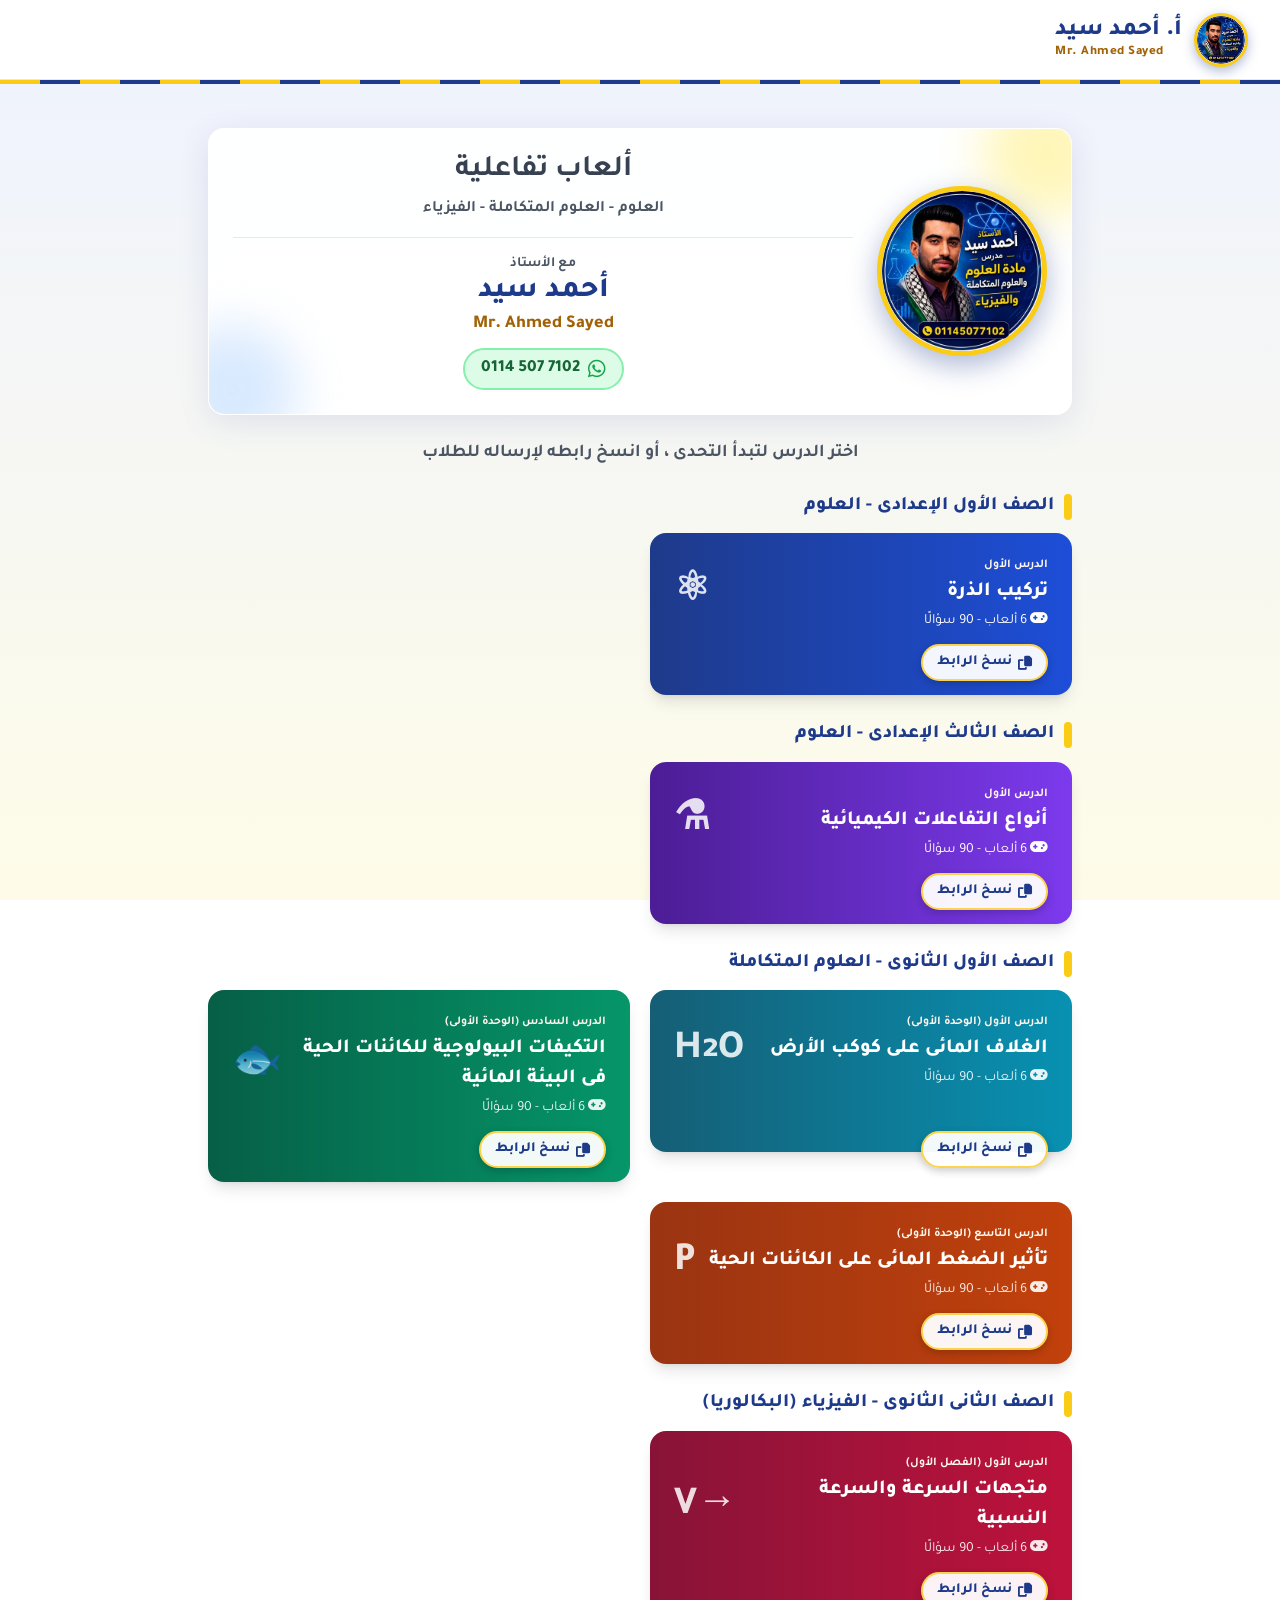
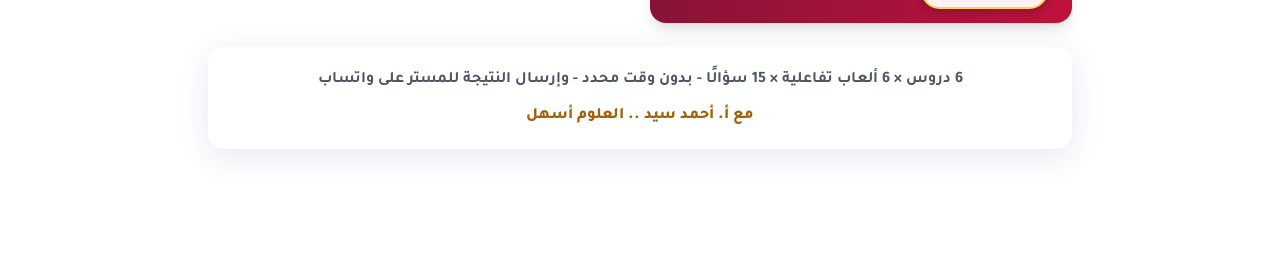
==== index.html @ fd51cdbd "Add files via upload" ====
<!DOCTYPE html>
<html lang="ar" dir="rtl">
<head>
    <meta charset="UTF-8">
    <meta name="viewport" content="width=device-width, initial-scale=1.0, maximum-scale=1.0, user-scalable=no">
    <title>أ. أحمد سيد - العلوم والفيزياء</title>
    <link rel="stylesheet" href="assets/tailwind.css">
    <link rel="stylesheet" href="assets/fontawesome/css/all.min.css">
    <link rel="stylesheet" href="assets/style.css">
    <script src="assets/common.js"></script>
</head>
<body class="text-gray-800 min-h-screen pb-24 relative">

    <header class="fixed top-0 w-full bg-white/95 backdrop-blur-md shadow-sm z-40 h-20 flex items-center px-4 md:px-8 border-b border-blue-100">
        <div class="flex items-center gap-3"><img class="logo-img" src="img/logo-sm.jpg" alt="أ. أحمد سيد"><h1 class="font-extrabold text-blue-900 text-lg md:text-2xl brand-name">أ. أحمد سيد<small dir="ltr">Mr. Ahmed Sayed</small></h1></div>
    </header>
    <div class="fixed top-20 w-full z-40 brand-strip"></div>

    <div class="max-w-4xl mx-auto p-4 relative pt-28">
        <div class="space-y-6">
            <div class="glass-panel rounded-2xl p-6 shadow-lg relative overflow-hidden flex flex-col md:flex-row items-center gap-6 mt-4">
                <div class="absolute -top-10 -right-10 w-32 h-32 bg-yellow-200 rounded-full opacity-60 blur-xl"></div>
                <div class="absolute -bottom-10 -left-10 w-32 h-32 bg-blue-200 rounded-full opacity-60 blur-xl"></div>
                <img class="hero-logo z-10" src="img/logo.jpg" alt="أ. أحمد سيد">
                <div class="w-full text-center z-10 flex flex-col justify-center">
                    <h2 class="text-2xl md:text-3xl font-bold text-gray-700 mb-2">ألعاب تفاعلية</h2>
                    <p class="text-gray-500 font-bold">العلوم - العلوم المتكاملة - الفيزياء</p>
                    <div class="mt-4 border-t border-blue-100 pt-4">
                        <p class="text-sm text-gray-500 font-bold">مع الأستاذ</p>
                        <p class="text-3xl font-extrabold text-blue-900">أحمد سيد</p>
                        <p class="text-lg font-extrabold text-yellow-600" dir="ltr">Mr. Ahmed Sayed</p>
                        <a class="phone-pill" href="https://wa.me/201145077102" target="_blank" rel="noopener"><i class="fa-brands fa-whatsapp"></i> <span dir="ltr">0114 507 7102</span></a>
                    </div>
                </div>
            </div>

            <h3 class="text-center font-bold text-gray-600 mt-8 mb-2 text-lg">اختر الدرس لتبدأ التحدى ، أو انسخ رابطه لإرساله للطلاب</h3>

            <div id="lessons"></div>

            <div class="glass-panel rounded-2xl p-5 text-center mt-8">
                <p class="font-bold text-gray-600" id="summary"></p>
                <p class="mt-3 text-yellow-600 font-extrabold">مع أ. أحمد سيد .. العلوم أسهل</p>
            </div>
        </div>
    </div>

    <div id="toast" class="copy-toast"></div>
    <script>
        // رابط الموقع بعد الرفع على GitHub Pages
        const SITE_URL = 'https://darsfele3ba4-debug.github.io/ahmedsayed/';
        function lessonUrl(id) {
            const base = /^https?:$/.test(location.protocol) ? location.href.replace(/[^\/]*([?#].*)?$/, '') : SITE_URL;
            return base + 'game.html?l=' + id;
        }
        function copyText(t) {
            if (navigator.clipboard && window.isSecureContext) return navigator.clipboard.writeText(t);
            return new Promise((res, rej) => {
                const ta = document.createElement('textarea'); ta.value = t; ta.style.position = 'fixed'; ta.style.opacity = '0';
                document.body.appendChild(ta); ta.select();
                try { document.execCommand('copy') ? res() : rej(); } catch (e) { rej(e); } finally { ta.remove(); }
            });
        }
        function showToast(msg, ok) {
            const t = document.getElementById('toast'); t.innerHTML = msg;
            t.className = 'copy-toast show ' + (ok ? 'ok' : 'no');
            clearTimeout(t._h); t._h = setTimeout(() => t.className = 'copy-toast', 2200);
        }
        function copyLesson(ev, id, btn) {
            ev.preventDefault(); ev.stopPropagation();
            const url = lessonUrl(id);
            copyText(url).then(() => {
                showToast('<i class="fa-solid fa-circle-check"></i> تم نسخ رابط ' + LESSONS[id].title, true);
                btn.innerHTML = '<i class="fa-solid fa-check"></i> تم النسخ'; btn.classList.add('done');
                setTimeout(() => { btn.innerHTML = '<i class="fa-solid fa-copy"></i> نسخ الرابط'; btn.classList.remove('done'); }, 2000);
            }).catch(() => { prompt('انسخ الرابط:', url); });
        }

        const box = document.getElementById('lessons');
        const ids = Object.keys(LESSONS);
        const grades = [...new Set(ids.map(id => LESSONS[id].grade))];
        grades.forEach(g => {
            const cards = ids.filter(id => LESSONS[id].grade === g).map(id => {
                const L = LESSONS[id];
                return `
                <div class="lesson-wrap">
                    <a href="game.html?l=${id}" class="btn-bounce bg-gradient-to-l ${L.color} text-white p-6 pb-16 rounded-2xl shadow-lg flex items-center justify-between gap-3 min-h-[150px] hover:shadow-2xl">
                        <div class="text-right">
                            <p class="text-xs font-bold text-white/80 mb-1">${L.order}</p>
                            <h4 class="font-extrabold text-xl mb-1">${L.title}</h4>
                            <p class="text-sm text-white/90"><i class="fa-solid fa-gamepad"></i> ${L.games.length} ألعاب - ${L.games.length * 15} سؤالًا</p>
                        </div>
                        <span class="icon-text">${L.iconText}</span>
                    </a>
                    <button class="copy-btn" onclick="copyLesson(event, '${id}', this)" title="${lessonUrl(id)}"><i class="fa-solid fa-copy"></i> نسخ الرابط</button>
                </div>`;
            }).join('');
            box.insertAdjacentHTML('beforeend', `<h3 class="grade-head">${g}</h3><div class="grid grid-cols-1 sm:grid-cols-2 gap-5">${cards}</div>`);
        });
        document.getElementById('summary').innerText = ids.length + ' دروس × 6 ألعاب تفاعلية × 15 سؤالًا - بدون وقت محدد - وإرسال النتيجة للمستر على واتساب';
    </script>
</body>
</html>
---- assets/style.css ----
@import url('https://fonts.googleapis.com/css2?family=Tajawal:wght@400;700;800&display=swap');
body { font-family: 'Tajawal', sans-serif; background: linear-gradient(180deg,#eef2ff 0%,#fefce8 100%); background-attachment: fixed; user-select: none; overflow-x: hidden; }
.glass-panel { background: rgba(255,255,255,0.93); backdrop-filter: blur(10px); border: 1px solid rgba(255,255,255,0.3); box-shadow: 0 8px 32px 0 rgba(31,38,135,0.10); }
.btn-bounce { transition: transform 0.2s; }
.btn-bounce:active { transform: scale(0.95); }
.brand-strip { background: repeating-linear-gradient(90deg,#facc15 0 40px,#1e3a8a 40px 80px); height: 4px; }

/* رياضيات */
.m { unicode-bidi: isolate; direction: ltr; }
.frac { display: inline-flex; flex-direction: column; vertical-align: middle; text-align: center; line-height: 1.1; margin: 0 2px; font-size: 0.9em; }
.frac .num { border-bottom: 2px solid currentColor; padding: 0 3px; }
.frac .den { padding: 0 3px; }
.q-img { max-height: 260px; max-width: 100%; margin: 0 auto 1rem; border-radius: 12px; border: 2px solid #e0e7ff; background: #fff; object-fit: contain; }
.q-img-sm { max-height: 150px; max-width: 100%; margin: 8px auto 0; border-radius: 10px; background: #fff; object-fit: contain; }

/* التوصيل */
.match-item { transition: all 0.3s; }
.match-item.selected { background-color: #fef08a; border-color: #eab308; transform: scale(1.05); }
.match-item.matched { background-color: #86efac; border-color: #22c55e; opacity: 0.7; pointer-events: none; }
.match-item.error { background-color: #fca5a5; border-color: #ef4444; animation: shake 0.5s; }

/* الفقاعات */
.game-bubble {
    border-radius: 50%;
    background: radial-gradient(circle at 30% 30%, rgba(255,255,255,0.95), rgba(191,219,254,0.8) 60%, rgba(59,130,246,0.45));
    box-shadow: inset 0 0 15px rgba(255,255,255,0.8), 0 4px 10px rgba(0,0,0,0.15);
    border: 1px solid rgba(255,255,255,0.6);
    color: #1e3a8a; text-shadow: 0 1px 2px rgba(255,255,255,0.8);
}
.horizontal-target { background-color: white; border: 4px solid; box-shadow: 0 10px 15px -3px rgba(0,0,0,0.2); }

/* حركة مستمرة بلا وقت محدد: تتكرر حتى يجيب الطالب */
@keyframes fallDown { from { top: -140px; } to { top: 105%; } }
@keyframes moveRight { from { left: -140px; } to { left: 105%; } }
@keyframes moveLeft { from { left: 105%; } to { left: -140px; } }
.anim-fall { animation: fallDown 16s linear infinite; }
.anim-right { animation: moveRight 15s linear infinite; }
.anim-left { animation: moveLeft 15s linear infinite; }

@keyframes shake { 0%,100% {transform: translateX(0);} 25% {transform: translateX(-5px);} 75% {transform: translateX(5px);} }
.popup-anim { animation: popIn 0.3s ease-out forwards; }
@keyframes popIn { 0% { opacity: 0; transform: scale(0.5); } 100% { opacity: 1; transform: scale(1); } }
.game-bubble .frac, .horizontal-target .frac { font-size: 1.3em; }
.game-bubble .m, .horizontal-target .m { white-space: normal; }

/* رموز الشعاع والمستقيم */
.geo { position: relative; display: inline-block; padding-top: 0.45em; line-height: 1.1; unicode-bidi: isolate; }
.geo::before { position: absolute; top: -0.15em; left: 0; right: 0; text-align: center; font-size: 0.8em; line-height: 1; letter-spacing: -2px; }
.ray::before { content: "⟶"; }
.gline::before { content: "⟷"; }

/* ===== عناصر مستر سيف محمد (بدون صور) ===== */
.brand-strip { background: repeating-linear-gradient(90deg,#f59e0b 0 40px,#1e3a8a 40px 80px); }
.logo-badge { width: 56px; height: 56px; border-radius: 16px; display: flex; align-items: center; justify-content: center;
  background: linear-gradient(135deg,#1e3a8a,#4f46e5); color: #fde68a; font-size: 26px; font-weight: 800; box-shadow: 0 4px 12px rgba(30,58,138,.3); border: 2px solid #fcd34d; flex-shrink: 0; }
.brand-name { line-height: 1.15; }
.brand-name small { display: block; font-size: 13px; color: #b45309; font-weight: 800; letter-spacing: .5px; }
.hero-art { position: relative; width: 100%; max-width: 300px; aspect-ratio: 1/1; border-radius: 20px; border: 4px solid #fbbf24;
  background: radial-gradient(circle at 30% 25%,#6366f1,#1e3a8a 70%); color: #fff; display: flex; flex-direction: column; align-items: center; justify-content: center; gap: 10px;
  box-shadow: 0 12px 30px rgba(30,58,138,.35); overflow: hidden; }
.hero-art .big { font-size: 64px; font-weight: 800; color: #fde68a; line-height: 1; }
.hero-art .eq { direction: ltr; font-size: 20px; font-weight: 800; background: rgba(255,255,255,.15); padding: 6px 14px; border-radius: 12px; }
.hero-art .eq b { color: #fde68a; }
.hero-art .tag { font-size: 14px; font-weight: 800; color: #c7d2fe; }
.hero-art::before, .hero-art::after { content: ""; position: absolute; border-radius: 50%; background: rgba(255,255,255,.08); }
.hero-art::before { width: 160px; height: 160px; top: -50px; left: -50px; }
.hero-art::after { width: 120px; height: 120px; bottom: -40px; right: -30px; }
@media (max-width: 767px) { .hero-art { max-width: 240px; } .hero-art .big { font-size: 52px; } }
.avatar-mini { width: 40px; height: 40px; border-radius: 50%; display: flex; align-items: center; justify-content: center; background: linear-gradient(135deg,#1e3a8a,#4f46e5); color: #fde68a; font-weight: 800; border: 2px solid #fbbf24; }
.lesson-num { width: 64px; height: 64px; border-radius: 14px; display: flex; flex-direction: column; align-items: center; justify-content: center; color: #fff; font-weight: 800; flex-shrink: 0; box-shadow: 0 4px 10px rgba(0,0,0,.15); }
.lesson-num span { font-size: 11px; opacity: .9; }
.lesson-num b { font-size: 24px; line-height: 1; }
.tips-box { background: #fffbeb; border: 2px dashed #fbbf24; border-radius: 16px; padding: 16px 18px; }
.tips-box h4 { color: #b45309; font-weight: 800; font-size: 18px; margin-bottom: 8px; }
.tips-box li { position: relative; padding-right: 22px; margin-bottom: 6px; font-weight: 700; color: #374151; line-height: 1.8; }
.tips-box li::before { content: "★"; position: absolute; right: 0; color: #f59e0b; }
.tips-box .m, .hero-art .eq { white-space: nowrap; }

/* ===== أ. أحمد زين العابدين ===== */
.brand-strip { background: repeating-linear-gradient(90deg,#0d9488 0 40px,#1e3a8a 40px 80px); }
.brand-name small { color: #0f766e; }
.logo-badge { width: 46px; height: 46px; font-size: 24px; background: linear-gradient(135deg,#1e3a8a,#0d9488); border-color: #5eead4; color: #fff; }

/* المعادلات: من اليمين لليسار كما فى الكتاب */
.eq { unicode-bidi: isolate; direction: rtl; white-space: nowrap; display: inline-block; }
.game-bubble .eq, .horizontal-target .eq, .match-item .eq { white-space: normal; }

/* رسم المستطيلات */
.bar-fig { max-width: 460px; margin: 4px auto 18px; padding: 30px 8px 0; }
.bar-row { display: flex; direction: ltr; height: 38px; border: 2px solid #374151; border-radius: 4px; overflow: visible; }
.bar-seg { position: relative; border-left: 2px solid #374151; min-width: 34px; }
.bar-seg:first-child { border-left: none; }
.bar-w { background: #fff; } .bar-g { background: #4ade80; } .bar-y { background: #fde047; }
.bar-k { background: repeating-conic-gradient(#1f2937 0 25%, #fff 0 50%) 0 0/10px 10px; }
.bar-lbl { position: absolute; bottom: 100%; left: 0; right: 0; text-align: center; font-size: 13px; font-weight: 800; color: #1e3a8a; white-space: nowrap; padding-bottom: 2px; border-bottom: 2px solid #94a3b8; margin: 0 2px 4px; }
.bar-total { margin-top: 6px; border-top: 2px solid #94a3b8; text-align: center; font-weight: 800; color: #374151; font-size: 14px; padding-top: 2px; }
.bar-sm { margin-bottom: 6px; padding-top: 26px; }
.game-bubble > span, .horizontal-target > span { font-size: 1.35em; }

/* ===== شد الحبل ===== */
.tug-arena { display: flex; align-items: center; gap: 6px; margin-bottom: 10px; }
.tug-team { display: flex; flex-direction: column; align-items: center; width: 74px; flex-shrink: 0; }
.tug-tag { font-size: 12px; font-weight: 800; padding: 2px 8px; border-radius: 999px; color: #fff; margin-bottom: 4px; white-space: nowrap; }
.tug-me .tug-tag { background: #2563eb; } .tug-op .tug-tag { background: #dc2626; }
.tug-men { display: flex; gap: 1px; font-size: 30px; line-height: 1; }
.tug-me .tug-men { color: #1d4ed8; transform: rotate(12deg); } .tug-op .tug-men { color: #b91c1c; transform: rotate(-12deg); }
.tug-me.pulling .tug-men { animation: pullR .6s ease-out; } .tug-op.pulling .tug-men { animation: pullL .6s ease-out; }
@keyframes pullR { 50% { transform: rotate(28deg) translateX(8px); } }
@keyframes pullL { 50% { transform: rotate(-28deg) translateX(-8px); } }
.tug-field { position: relative; flex: 1; height: 86px; border-radius: 14px; overflow: hidden; border: 2px solid #e5e7eb; }
.tug-zone { position: absolute; top: 0; bottom: 0; width: 50%; }
.tug-zone-me { right: 0; background: linear-gradient(90deg,#dbeafe,#bfdbfe); }
.tug-zone-op { left: 0; background: linear-gradient(90deg,#fecaca,#fee2e2); }
.tug-center { position: absolute; top: 0; bottom: 0; left: 50%; border-left: 3px dashed #6b7280; }
.tug-rope { position: absolute; top: 50%; left: -30%; width: 160%; height: 10px; margin-top: -5px; border-radius: 6px;
  background: repeating-linear-gradient(45deg,#a16207 0 6px,#ca8a04 6px 12px); box-shadow: 0 2px 4px rgba(0,0,0,.25); transition: transform .6s cubic-bezier(.3,1.6,.5,1); }
.tug-knot { position: absolute; left: 50%; top: 50%; transform: translate(-50%,-50%); width: 34px; height: 34px; border-radius: 50%; background: #fff; border: 3px solid #f59e0b;
  display: flex; align-items: center; justify-content: center; color: #dc2626; font-size: 15px; box-shadow: 0 3px 8px rgba(0,0,0,.25); }
.opt-right { background: #bbf7d0 !important; border-color: #22c55e !important; }
.opt-wrong { background: #fecaca !important; border-color: #ef4444 !important; }

/* ===== تسجيل الأهداف ===== */
.goal-pitch { position: relative; width: 100%; height: 360px; border-radius: 16px; overflow: hidden;
  background: repeating-linear-gradient(180deg,#16a34a 0 36px,#15803d 36px 72px); box-shadow: inset 0 0 30px rgba(0,0,0,.25); }
.goal-frame { position: absolute; top: 5%; left: 8%; right: 8%; height: 56%; border: 7px solid #fff; border-bottom: none; border-radius: 6px 6px 0 0; box-shadow: 0 4px 10px rgba(0,0,0,.25); }
.goal-net { position: absolute; inset: 0; background-image: linear-gradient(rgba(255,255,255,.35) 1px, transparent 1px), linear-gradient(90deg, rgba(255,255,255,.35) 1px, transparent 1px); background-size: 14px 14px; background-color: rgba(0,0,0,.12); }
.goal-pitch::after { content: ""; position: absolute; left: 22%; right: 22%; top: 61%; height: 22%; border: 3px solid rgba(255,255,255,.7); border-top: none; }
.goal-keeper { position: absolute; z-index: 3; font-size: 44px; color: #facc15; text-shadow: 0 3px 6px rgba(0,0,0,.4); transform: translate(-50%,-50%); pointer-events: none; }
.goal-ball { position: absolute; z-index: 4; font-size: 34px; color: #fff; background: #111; border-radius: 50%; line-height: 1; width: 36px; height: 36px; display: flex; align-items: center; justify-content: center;
  transform: translate(-50%,-50%); pointer-events: none; text-shadow: none; box-shadow: 0 4px 6px rgba(0,0,0,.35); }
.goal-target { position: absolute; z-index: 2; transform: translate(-50%,-50%); min-width: 92px; max-width: 150px; min-height: 58px; padding: 6px 10px; border-radius: 14px;
  background: rgba(255,255,255,.92); border: 3px solid #fde047; color: #14532d; font-weight: 800; font-size: 17px; box-shadow: 0 4px 10px rgba(0,0,0,.25); display: flex; align-items: center; justify-content: center; text-align: center; transition: transform .2s; }
.goal-target.long { font-size: 13px; }
.goal-target:active { transform: translate(-50%,-50%) scale(.94); }
.goal-target.hit { background: #bbf7d0; border-color: #22c55e; }
.goal-target.miss { background: #fecaca; border-color: #ef4444; }
.goal-flash { position: absolute; z-index: 5; left: 50%; top: 74%; transform: translate(-50%,-50%) scale(.3); opacity: 0; font-size: 28px; font-weight: 800; padding: 6px 18px; border-radius: 14px; color: #fff; white-space: nowrap; transition: all .3s; pointer-events: none; }
.goal-flash.show { opacity: 1; transform: translate(-50%,-50%) scale(1); }
.goal-flash.ok { background: #16a34a; border: 3px solid #fde047; } .goal-flash.no { background: #dc2626; border: 3px solid #fff; }
@media (max-width: 480px) { .goal-target { min-width: 78px; font-size: 15px; } .goal-target.long { font-size: 11px; max-width: 120px; } .goal-pitch { height: 330px; } }

/* ألوان إضافية غير موجودة فى ملف tailwind المضغوط */
.from-amber-500{--tw-gradient-from:#f59e0b var(--tw-gradient-from-position);--tw-gradient-to:rgba(245,158,11,0) var(--tw-gradient-to-position);--tw-gradient-stops:var(--tw-gradient-from),var(--tw-gradient-to)}
.from-emerald-500{--tw-gradient-from:#10b981 var(--tw-gradient-from-position);--tw-gradient-to:rgba(16,185,129,0) var(--tw-gradient-to-position);--tw-gradient-stops:var(--tw-gradient-from),var(--tw-gradient-to)}
.from-teal-500{--tw-gradient-from:#14b8a6 var(--tw-gradient-from-position);--tw-gradient-to:rgba(20,184,166,0) var(--tw-gradient-to-position);--tw-gradient-stops:var(--tw-gradient-from),var(--tw-gradient-to)}
.to-green-700{--tw-gradient-to:#15803d var(--tw-gradient-to-position)}
.to-emerald-700{--tw-gradient-to:#047857 var(--tw-gradient-to-position)}
.bg-amber-500{background-color:#f59e0b} .bg-amber-50{background-color:#fffbeb} .hover\:bg-amber-50:hover{background-color:#fffbeb}
.border-amber-300{border-color:#fcd34d} .border-amber-200{border-color:#fde68a} .text-amber-900{color:#78350f}
.bg-emerald-50{background-color:#ecfdf5} .border-emerald-200{border-color:#a7f3d0} .bg-emerald-600{background-color:#059669}
@media (max-width: 480px) { .nav-txt { display: none; } .brand-name { font-size: 16px; } .brand-name small { font-size: 11px; white-space: nowrap; } }

/* زر نسخ رابط الدرس */
.lesson-wrap { position: relative; }
.lesson-wrap > a { display: flex; }
.copy-btn { position: absolute; bottom: 14px; right: 24px; z-index: 2; background: rgba(255,255,255,.95); color: #1e3a8a; font-weight: 800; font-size: 14px;
  padding: 6px 14px; border-radius: 999px; box-shadow: 0 3px 8px rgba(0,0,0,.2); border: 2px solid #fcd34d; transition: transform .15s; display: flex; align-items: center; gap: 6px; }
.copy-btn:active { transform: scale(.94); }
.copy-btn.done { background: #dcfce7; color: #166534; border-color: #22c55e; }
.copy-toast { position: fixed; left: 50%; bottom: 24px; transform: translate(-50%, 30px); opacity: 0; z-index: 60; padding: 10px 20px; border-radius: 14px; color: #fff; font-weight: 800; transition: all .3s; pointer-events: none; white-space: nowrap; }
.copy-toast.show { opacity: 1; transform: translate(-50%, 0); }
.copy-toast.ok { background: #16a34a; } .copy-toast.no { background: #dc2626; }
.lesson-wrap > a { padding-bottom: 64px !important; min-height: 160px; }
.icon-text { font-size: 46px; font-weight: 800; opacity: .85; letter-spacing: 6px; line-height: 1; direction: ltr; }

/* ألوان الدرس الرابع */
.from-sky-500{--tw-gradient-from:#0ea5e9 var(--tw-gradient-from-position);--tw-gradient-to:rgba(14,165,233,0) var(--tw-gradient-to-position);--tw-gradient-stops:var(--tw-gradient-from),var(--tw-gradient-to)}
.to-indigo-600{--tw-gradient-to:#4f46e5 var(--tw-gradient-to-position)}

/* ===== من سيربح المليون ===== */
.mil-wrap { background: linear-gradient(165deg,#6d28d9 0%,#3730a3 45%,#1e3a8a 75%,#0f766e 100%); border-radius: 20px; padding: 12px 12px 18px; color: #fff; box-shadow: 0 12px 30px rgba(49,46,129,.4); }
.mil-ladder { display: flex; gap: 6px; overflow-x: auto; padding: 6px; background: rgba(15,10,60,.55); border-radius: 14px; scroll-behavior: smooth; scrollbar-width: none; }
.mil-ladder::-webkit-scrollbar { display: none; }
.mil-step { flex: 0 0 auto; display: flex; align-items: center; gap: 8px; padding: 6px 12px; border-radius: 10px; font-weight: 800; font-size: 13px; color: #c7d2fe; white-space: nowrap; }
.mil-step b { color: #fde68a; }
.mil-step.safe span { color: #fff; }
.mil-step.won { background: rgba(250,204,21,.18); color: #fde68a; }
.mil-step.next { background: linear-gradient(90deg,#facc15,#f59e0b); color: #3b0764; box-shadow: 0 0 12px rgba(250,204,21,.6); }
.mil-step.next b { color: #3b0764; }
.mil-title { text-align: center; font-size: 26px; font-weight: 800; margin: 14px 0 10px; color: #fde047; text-shadow: 0 3px 0 #a21caf, 0 6px 14px rgba(0,0,0,.35); }
.mil-title i { color: #fbbf24; }
.mil-bar { display: flex; justify-content: space-between; align-items: center; gap: 10px; margin-bottom: 12px; }
.mil-pill { background: rgba(255,255,255,.14); padding: 8px 16px; border-radius: 999px; font-weight: 800; font-size: 15px; }
.mil-prize { background: linear-gradient(90deg,#fde047,#facc15); color: #3b0764; padding: 8px 16px; border-radius: 999px; font-weight: 800; font-size: 16px; box-shadow: 0 4px 10px rgba(0,0,0,.25); }
.mil-lifelines { display: flex; justify-content: center; gap: 12px; margin-bottom: 12px; }
.mil-ll { width: 64px; height: 64px; border-radius: 50%; background: linear-gradient(160deg,#fb7185,#f97316); box-shadow: 0 5px 0 #9f1239, 0 8px 14px rgba(0,0,0,.3);
  display: flex; flex-direction: column; align-items: center; justify-content: center; color: #fff; font-size: 20px; transition: transform .15s; position: relative; }
.mil-ll small { font-size: 8.5px; font-weight: 800; line-height: 1.1; margin-top: 2px; }
.mil-ll:active { transform: translateY(3px); box-shadow: 0 2px 0 #9f1239; }
.mil-ll.used { filter: grayscale(1); opacity: .45; pointer-events: none; }
.mil-ll.used::after { content: ""; position: absolute; inset: 8px; border-top: 3px solid #fff; transform: rotate(-45deg) translateY(22px); }
.mil-help { background: rgba(255,255,255,.95); color: #312e81; border-radius: 14px; padding: 10px 14px; margin-bottom: 12px; font-weight: 800; text-align: center; animation: popIn .3s; }
.mil-help b { color: #c2410c; }
.mil-aud { display: flex; justify-content: center; gap: 18px; align-items: flex-end; }
.mil-aud-col { display: flex; flex-direction: column; align-items: center; gap: 4px; font-size: 13px; }
.mil-aud-bar { width: 26px; height: 90px; background: #e0e7ff; border-radius: 6px; display: flex; align-items: flex-end; overflow: hidden; }
.mil-aud-bar i { display: block; width: 100%; background: linear-gradient(0deg,#6d28d9,#a78bfa); transition: height .8s; }
.mil-question { border: 4px solid #facc15; border-radius: 22px; background: linear-gradient(160deg,rgba(255,255,255,.18),rgba(255,255,255,.06)); padding: 22px 14px; min-height: 110px;
  display: flex; align-items: center; justify-content: center; text-align: center; font-size: 20px; font-weight: 800; line-height: 1.8; margin-bottom: 14px; box-shadow: inset 0 0 20px rgba(0,0,0,.15); }
.mil-options { display: flex; flex-direction: column; gap: 10px; }
.mil-opt { display: flex; align-items: center; gap: 12px; width: 100%; min-height: 62px; padding: 8px 12px; border-radius: 999px; border: 3px solid #a5b4fc;
  background: linear-gradient(90deg,#4338ca,#3b82f6); color: #fff; font-weight: 800; font-size: 18px; text-align: right; transition: transform .15s, background .3s; box-shadow: 0 4px 10px rgba(0,0,0,.25); }
.mil-opt:active { transform: scale(.98); }
.mil-letter { flex: 0 0 auto; width: 40px; height: 40px; border-radius: 50%; background: #facc15; color: #3b0764; display: flex; align-items: center; justify-content: center; font-size: 20px; }
.mil-txt { flex: 1; line-height: 1.6; }
.mil-opt.final { background: linear-gradient(90deg,#f59e0b,#ea580c); border-color: #fde68a; animation: milPulse .5s infinite alternate; }
.mil-opt.right { background: linear-gradient(90deg,#16a34a,#22c55e); border-color: #bbf7d0; animation: milBlink .35s 3; }
.mil-opt.wrong { background: linear-gradient(90deg,#dc2626,#ef4444); border-color: #fecaca; }
.mil-opt.gone { visibility: hidden; }
@keyframes milPulse { to { transform: scale(1.02); box-shadow: 0 0 18px rgba(245,158,11,.8); } }
@keyframes milBlink { 50% { filter: brightness(1.4); } }
@media (max-width: 480px) { .mil-title { font-size: 22px; } .mil-question { font-size: 18px; } .mil-opt { font-size: 16px; min-height: 56px; } }

/* ===== أ. عمرو عبدالعال — الصف التاسع (عُمان) ===== */
.brand-strip { background: repeating-linear-gradient(90deg,#ea8a1a 0 40px,#1e3a8a 40px 80px); }
.brand-name small { color: #c2410c; }
.logo-badge { width: 46px; height: 46px; font-size: 22px; background: linear-gradient(135deg,#1e3a8a,#ea8a1a); border-color: #fdba74; color: #fff; }
.phone-pill { display: inline-flex; align-items: center; gap: 8px; margin-top: 10px; padding: 6px 16px; border-radius: 999px; background: #dcfce7; color: #166534; font-weight: 800; font-size: 17px; border: 2px solid #86efac; text-decoration: none; }
.phone-pill i { font-size: 20px; color: #16a34a; }
.phone-pill:hover { background: #bbf7d0; }

/* الرسومات الهندسية وصور الكتاب */
.q-fig { display: flex; justify-content: center; margin: 4px auto 14px; }
.q-fig svg, .q-fig img { width: auto; max-width: 100%; height: 210px; background: #fff; border-radius: 12px; border: 2px solid #fde7c7; padding: 4px; }
.q-fig img { object-fit: contain; height: auto; max-height: 220px; }
.q-fig-sm { margin: 10px auto 0; }
.q-fig-sm svg { height: 170px; }
.q-fig-sm img { max-height: 175px; }
.geo-svg text { font-family: inherit; }
.m-fig { display: inline-block; }
.m-fig svg { height: 84px; width: auto; max-width: 100%; background: #fff; border-radius: 8px; }
.match-item .m-fig svg { height: 78px; }
.mil-question .q-fig { margin-bottom: 10px; }
.mil-question .q-fig svg, .mil-question .q-fig img { height: 165px; max-height: 165px; border-color: #facc15; }
@media (max-width: 480px) {
  .q-fig svg { height: 180px; } .q-fig-sm svg { height: 145px; } .q-fig-sm img { max-height: 150px; }
  .m-fig svg { height: 62px; }
}
.mil-question { flex-direction: column; }

/* ===== ألوان واضحة (تباين عالٍ بين الخط والخلفية) ===== */
/* بطاقات الدروس والألعاب: خلفيات داكنة ثابتة والخط أبيض */
.grad-l1     { background-image: linear-gradient(to left, #c2410c, #991b1b) !important; }
.grad-l2     { background-image: linear-gradient(to left, #1d4ed8, #3730a3) !important; }
.grad-goal   { background-image: linear-gradient(to right, #047857, #065f46) !important; }
.grad-tug    { background-image: linear-gradient(to right, #b45309, #9a3412) !important; }
.grad-tf     { background-image: linear-gradient(to right, #be123c, #9f1239) !important; }
.grad-match  { background-image: linear-gradient(to right, #0f766e, #115e59) !important; }
.grad-mil    { background-image: linear-gradient(to right, #6d28d9, #4338ca) !important; }
.grad-shoot  { background-image: linear-gradient(to right, #b91c1c, #7f1d1d) !important; }
.grad-mcq    { background-image: linear-gradient(to right, #1d4ed8, #1e40af) !important; }
.grad-bubbles{ background-image: linear-gradient(to right, #0e7490, #155e75) !important; }
.grad-fill   { background-image: linear-gradient(to right, #7e22ce, #6b21a8) !important; }
.grad-l1, .grad-l2, .grad-goal, .grad-tug, .grad-tf, .grad-match, .grad-mil, .grad-shoot, .grad-mcq, .grad-bubbles, .grad-fill { color: #fff !important; }
.grad-l1 .text-white\/80, .grad-l2 .text-white\/80 { color: #fff7ed !important; }
.grad-l1 .text-white\/90, .grad-l2 .text-white\/90 { color: #ffffff !important; }

/* نصوص ملونة على خلفية بيضاء */
.text-yellow-600 { color: #a16207 !important; }
.text-blue-500 { color: #1d4ed8 !important; }
.text-green-600 { color: #15803d !important; }
.text-gray-400 { color: #4b5563 !important; }
.text-gray-500 { color: #4b5563 !important; }

/* أزرار صح / خطأ */
#screen-tf .bg-green-500 { background-color: #15803d !important; }
#screen-tf .bg-green-500:hover { background-color: #166534 !important; }
#screen-tf .bg-red-500 { background-color: #b91c1c !important; }
#screen-tf .bg-red-500:hover { background-color: #991b1b !important; }
/* من سيربح المليون + الشعار */
.mil-ll { background: linear-gradient(160deg,#be123c,#c2410c) !important; }
.mil-opt { background: linear-gradient(90deg,#1e3a8a,#3730a3) !important; color: #fff !important; }
.mil-opt.final { background: linear-gradient(90deg,#b45309,#9a3412) !important; }
.mil-opt.right { background: linear-gradient(90deg,#15803d,#166534) !important; }
.mil-opt.wrong { background: linear-gradient(90deg,#b91c1c,#991b1b) !important; }
.logo-badge { background: linear-gradient(135deg,#1e3a8a,#c2410c) !important; }

/* ===== أ. أحمد سيد ===== */
.brand-strip { background: repeating-linear-gradient(90deg,#facc15 0 40px,#1e3a8a 40px 80px) !important; }
.brand-name small { color: #a16207 !important; }
.logo-img { width: 54px; height: 54px; border-radius: 50%; object-fit: cover; border: 3px solid #facc15; box-shadow: 0 4px 12px rgba(30,58,138,.35); flex-shrink: 0; background: #1e3a8a; }
.hero-logo { width: 170px; height: 170px; border-radius: 50%; object-fit: cover; border: 5px solid #facc15; box-shadow: 0 10px 28px rgba(30,58,138,.35); flex-shrink: 0; background: #1e3a8a; }
@media (max-width: 480px) { .hero-logo { width: 140px; height: 140px; } .logo-img { width: 46px; height: 46px; } }

/* المعادلات والرموز العلمية: من اليسار لليمين وفى سطر واحد دائمًا */
.eq { direction: ltr !important; unicode-bidi: isolate; white-space: nowrap !important; display: inline-block; font-family: 'Tajawal', 'Segoe UI', Arial, sans-serif; }
.game-bubble .eq, .horizontal-target .eq, .match-item .eq { white-space: nowrap !important; }
.tips-box .eq { font-weight: 800; color: #1e3a8a; }

/* ألوان الدروس الستة */
.grad-l1 { background-image: linear-gradient(to left, #1d4ed8, #1e3a8a) !important; }
.grad-l2 { background-image: linear-gradient(to left, #7c3aed, #4c1d95) !important; }
.grad-l3 { background-image: linear-gradient(to left, #0891b2, #155e75) !important; }
.grad-l4 { background-image: linear-gradient(to left, #059669, #065f46) !important; }
.grad-l5 { background-image: linear-gradient(to left, #c2410c, #9a3412) !important; }
.grad-l6 { background-image: linear-gradient(to left, #be123c, #881337) !important; }
.grad-l3, .grad-l4, .grad-l5, .grad-l6 { color: #fff !important; }
.grad-l3 .text-white\/80, .grad-l4 .text-white\/80, .grad-l5 .text-white\/80, .grad-l6 .text-white\/80 { color: #fff7ed !important; }
.icon-text { font-size: 40px; letter-spacing: 0; white-space: nowrap; }
.lesson-wrap h4 { line-height: 1.5; }
.grade-head { display: flex; align-items: center; gap: 10px; margin: 26px 0 12px; font-weight: 800; color: #1e3a8a; font-size: 19px; }
.grade-head::before { content: ""; width: 8px; height: 26px; border-radius: 4px; background: #facc15; }

/* نافذة النهاية وإرسال النتيجة */
#endgame-modal { overflow-y: auto; align-items: flex-start; padding-top: 24px; padding-bottom: 24px; }
.endgame-card { margin: auto; }
.wa-box { background: #f0fdf4; border: 2px solid #86efac; border-radius: 16px; padding: 14px; margin-bottom: 16px; text-align: right; }
.wa-box label { display: block; font-weight: 800; color: #166534; margin-bottom: 8px; font-size: 15px; }
.wa-box input { width: 100%; border: 2px solid #bbf7d0; border-radius: 12px; padding: 10px 12px; font-size: 17px; font-weight: 700; color: #1f2937; background: #fff; outline: none; }
.wa-box input:focus { border-color: #22c55e; box-shadow: 0 0 0 3px rgba(34,197,94,.2); }
.wa-err { color: #b91c1c; font-weight: 800; font-size: 14px; margin-top: 6px; }
.wa-send { width: 100%; margin-top: 10px; background: #16a34a; color: #fff; font-weight: 800; font-size: 17px; padding: 12px; border-radius: 12px; display: flex; align-items: center; justify-content: center; gap: 8px; box-shadow: 0 4px 10px rgba(22,163,74,.35); }
.wa-send i { font-size: 22px; }
.wa-send:hover { background: #15803d; }
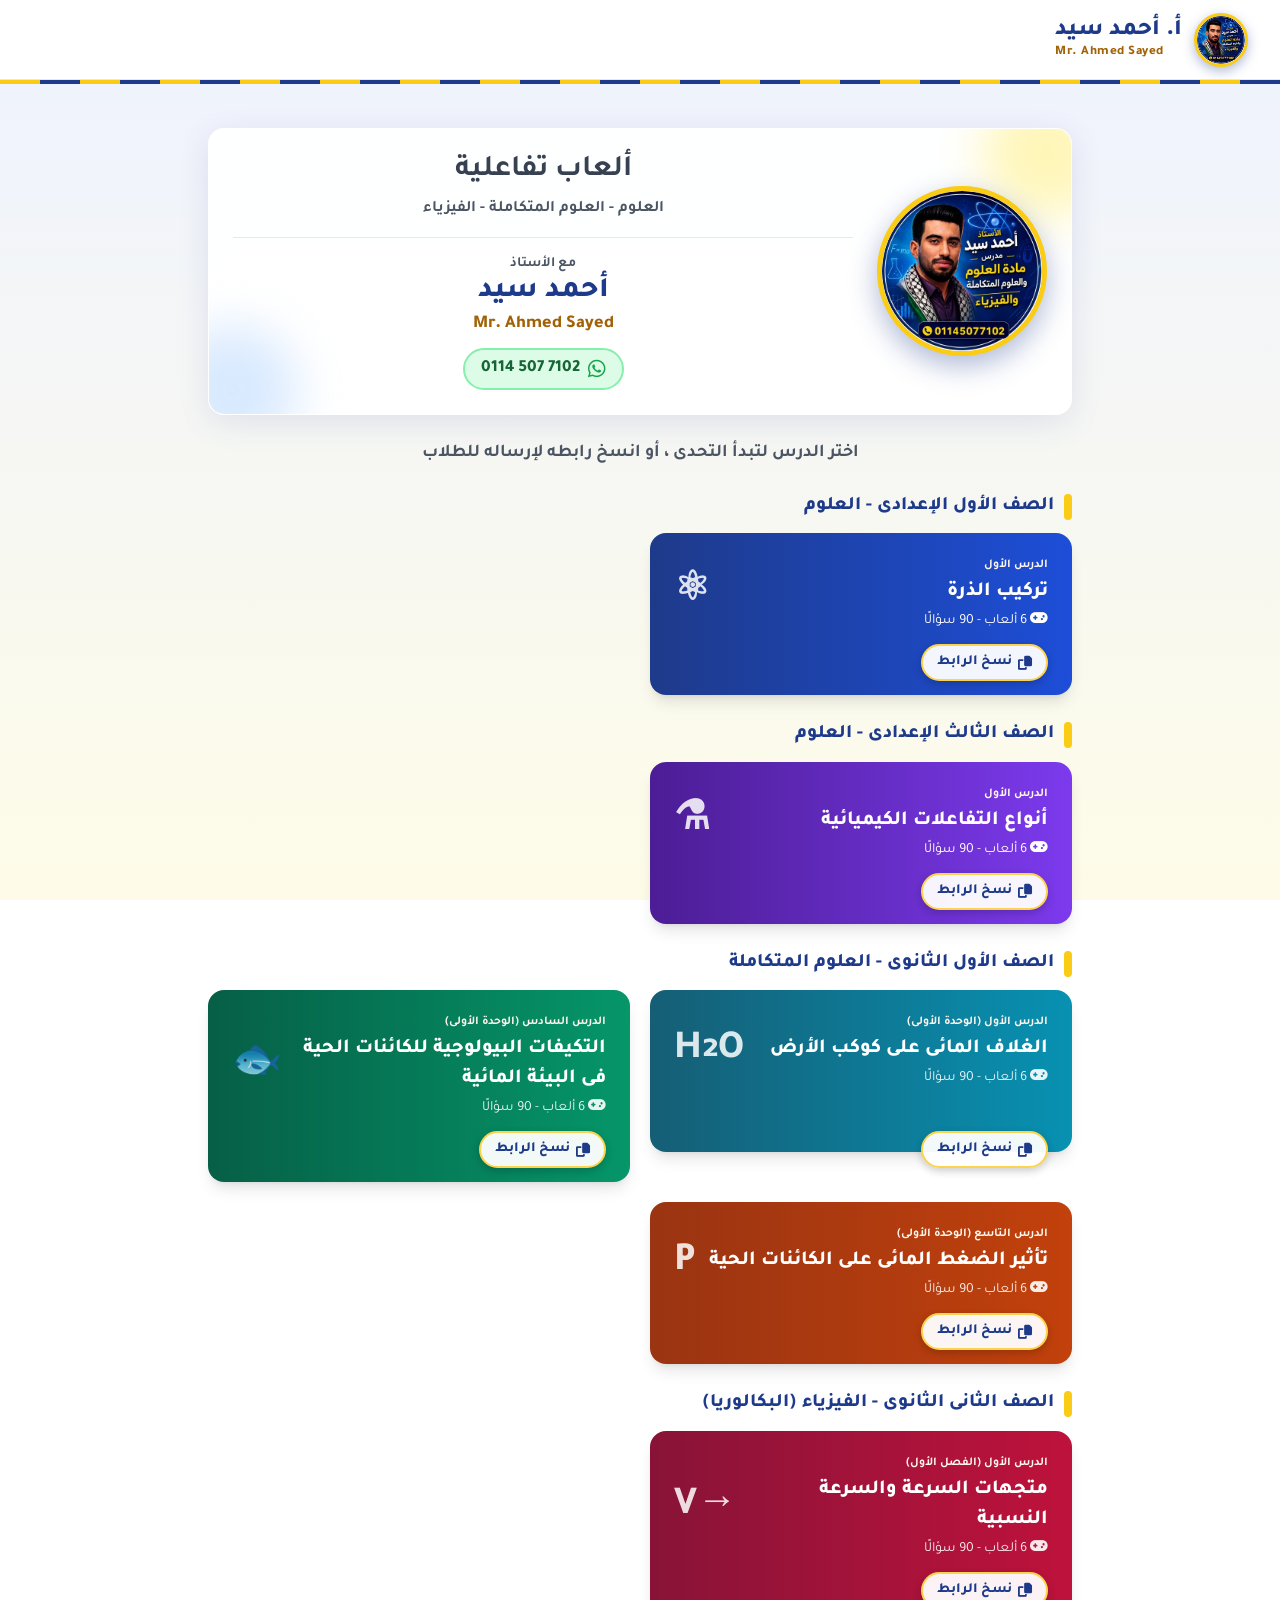
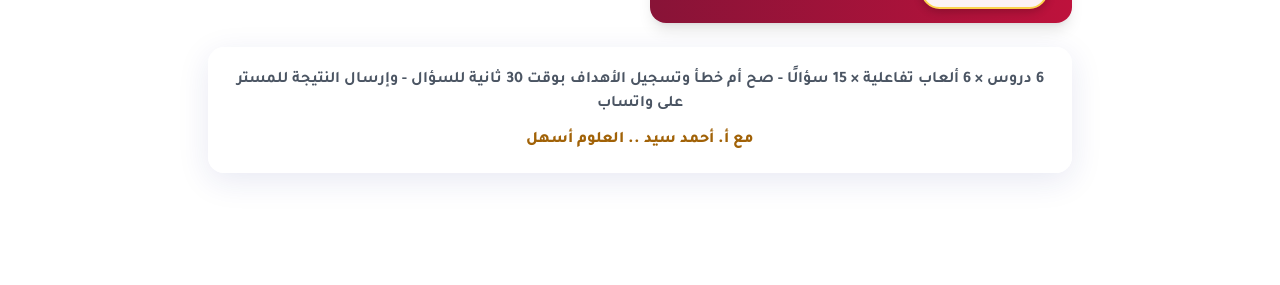
==== commit fc8ce822: "Add files via upload" ====
--- a/index.html
+++ b/index.html
@@ -97,7 +97,7 @@
             }).join('');
             box.insertAdjacentHTML('beforeend', `<h3 class="grade-head">${g}</h3><div class="grid grid-cols-1 sm:grid-cols-2 gap-5">${cards}</div>`);
         });
-        document.getElementById('summary').innerText = ids.length + ' دروس × 6 ألعاب تفاعلية × 15 سؤالًا - بدون وقت محدد - وإرسال النتيجة للمستر على واتساب';
+        document.getElementById('summary').innerText = ids.length + ' دروس × 6 ألعاب تفاعلية × 15 سؤالًا - صح أم خطأ وتسجيل الأهداف بوقت 30 ثانية للسؤال - وإرسال النتيجة للمستر على واتساب';
     </script>
 </body>
 </html>
--- a/assets/style.css
+++ b/assets/style.css
@@ -312,3 +312,17 @@
 .wa-send { width: 100%; margin-top: 10px; background: #16a34a; color: #fff; font-weight: 800; font-size: 17px; padding: 12px; border-radius: 12px; display: flex; align-items: center; justify-content: center; gap: 8px; box-shadow: 0 4px 10px rgba(22,163,74,.35); }
 .wa-send i { font-size: 22px; }
 .wa-send:hover { background: #15803d; }
+
+/* المؤقت */
+.time-box { display: inline-flex; align-items: center; gap: 5px; white-space: nowrap; }
+.time-box.timed { background: #eff6ff; color: #1e3a8a; border: 2px solid #93c5fd; padding: 3px 10px; border-radius: 999px; font-size: 15px; font-weight: 800; }
+.time-box.warn { background: #fee2e2; color: #b91c1c; border-color: #fca5a5; animation: timeWarn .5s infinite alternate; }
+@keyframes timeWarn { to { transform: scale(1.08); } }
+/* رسالة المليون */
+.mil-verdict { display: none; text-align: center; font-size: 30px; font-weight: 900; margin: 10px 0 4px; padding: 8px 12px; border-radius: 18px; }
+.mil-verdict.show { display: block; animation: verdictPop .45s ease-out; }
+.mil-verdict.ok { color: #fde047; background: rgba(22,163,74,.35); border: 3px solid #4ade80; text-shadow: 0 2px 8px rgba(0,0,0,.4); }
+.mil-verdict.no { color: #fff; background: rgba(185,28,28,.45); border: 3px solid #f87171; font-size: 24px; }
+@keyframes verdictPop { 0% { transform: scale(.3); opacity: 0; } 70% { transform: scale(1.15); opacity: 1; } 100% { transform: scale(1); } }
+/* الألعاب النارية */
+.fireworks-canvas { position: fixed; inset: 0; width: 100%; height: 100%; z-index: 70; pointer-events: none; }
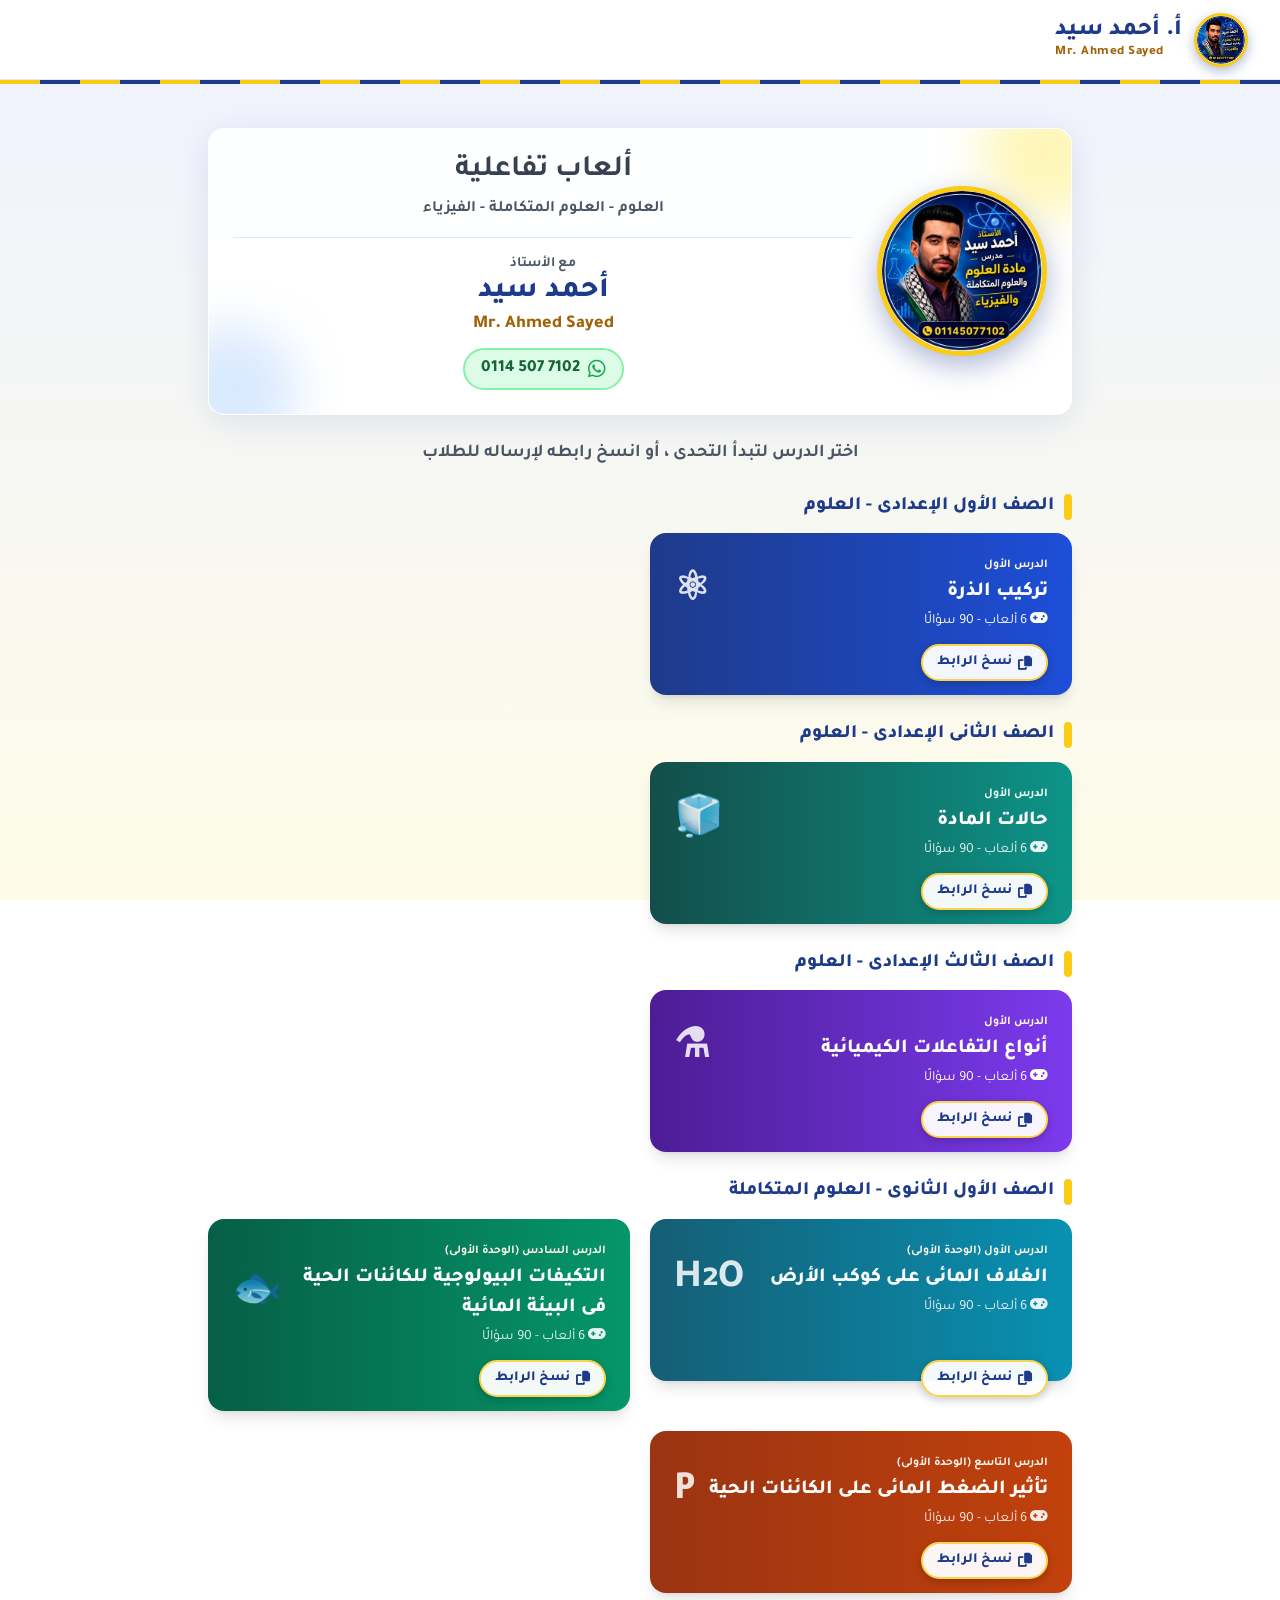
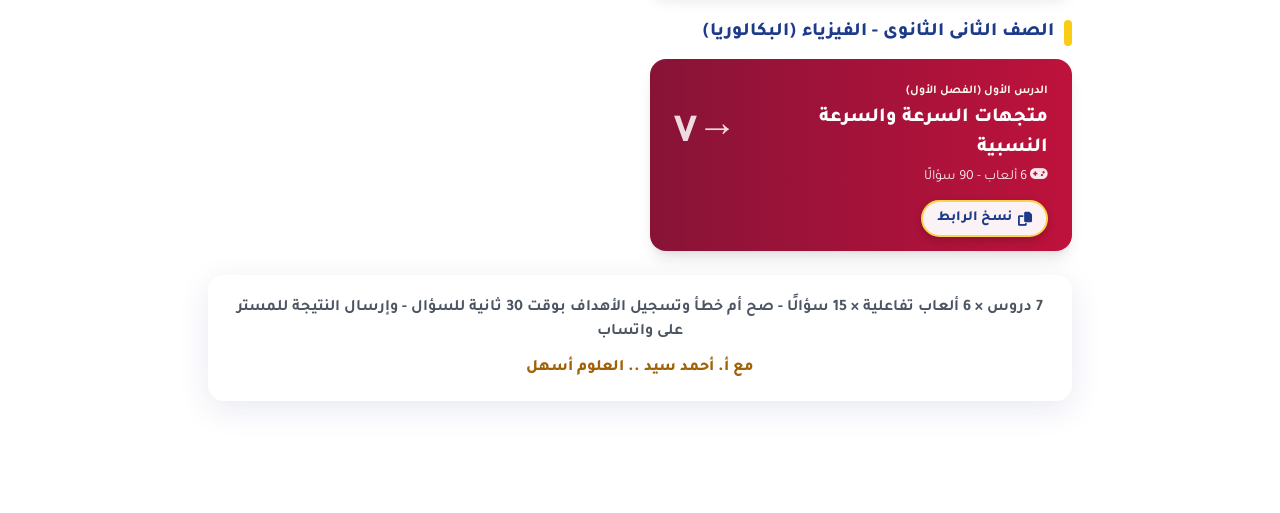
==== commit c3c50f4c: "Add files via upload" ====
--- a/index.html
+++ b/index.html
@@ -77,7 +77,7 @@
         }
 
         const box = document.getElementById('lessons');
-        const ids = Object.keys(LESSONS);
+        const ids = Object.keys(LESSONS).sort((a, b) => (LESSONS[a].sort || +a) - (LESSONS[b].sort || +b));
         const grades = [...new Set(ids.map(id => LESSONS[id].grade))];
         grades.forEach(g => {
             const cards = ids.filter(id => LESSONS[id].grade === g).map(id => {
--- a/assets/style.css
+++ b/assets/style.css
@@ -326,3 +326,6 @@
 @keyframes verdictPop { 0% { transform: scale(.3); opacity: 0; } 70% { transform: scale(1.15); opacity: 1; } 100% { transform: scale(1); } }
 /* الألعاب النارية */
 .fireworks-canvas { position: fixed; inset: 0; width: 100%; height: 100%; z-index: 70; pointer-events: none; }
+
+.grad-l7 { background-image: linear-gradient(to left, #0d9488, #134e4a) !important; color: #fff !important; }
+.grad-l7 .text-white\/80 { color: #f0fdfa !important; }
